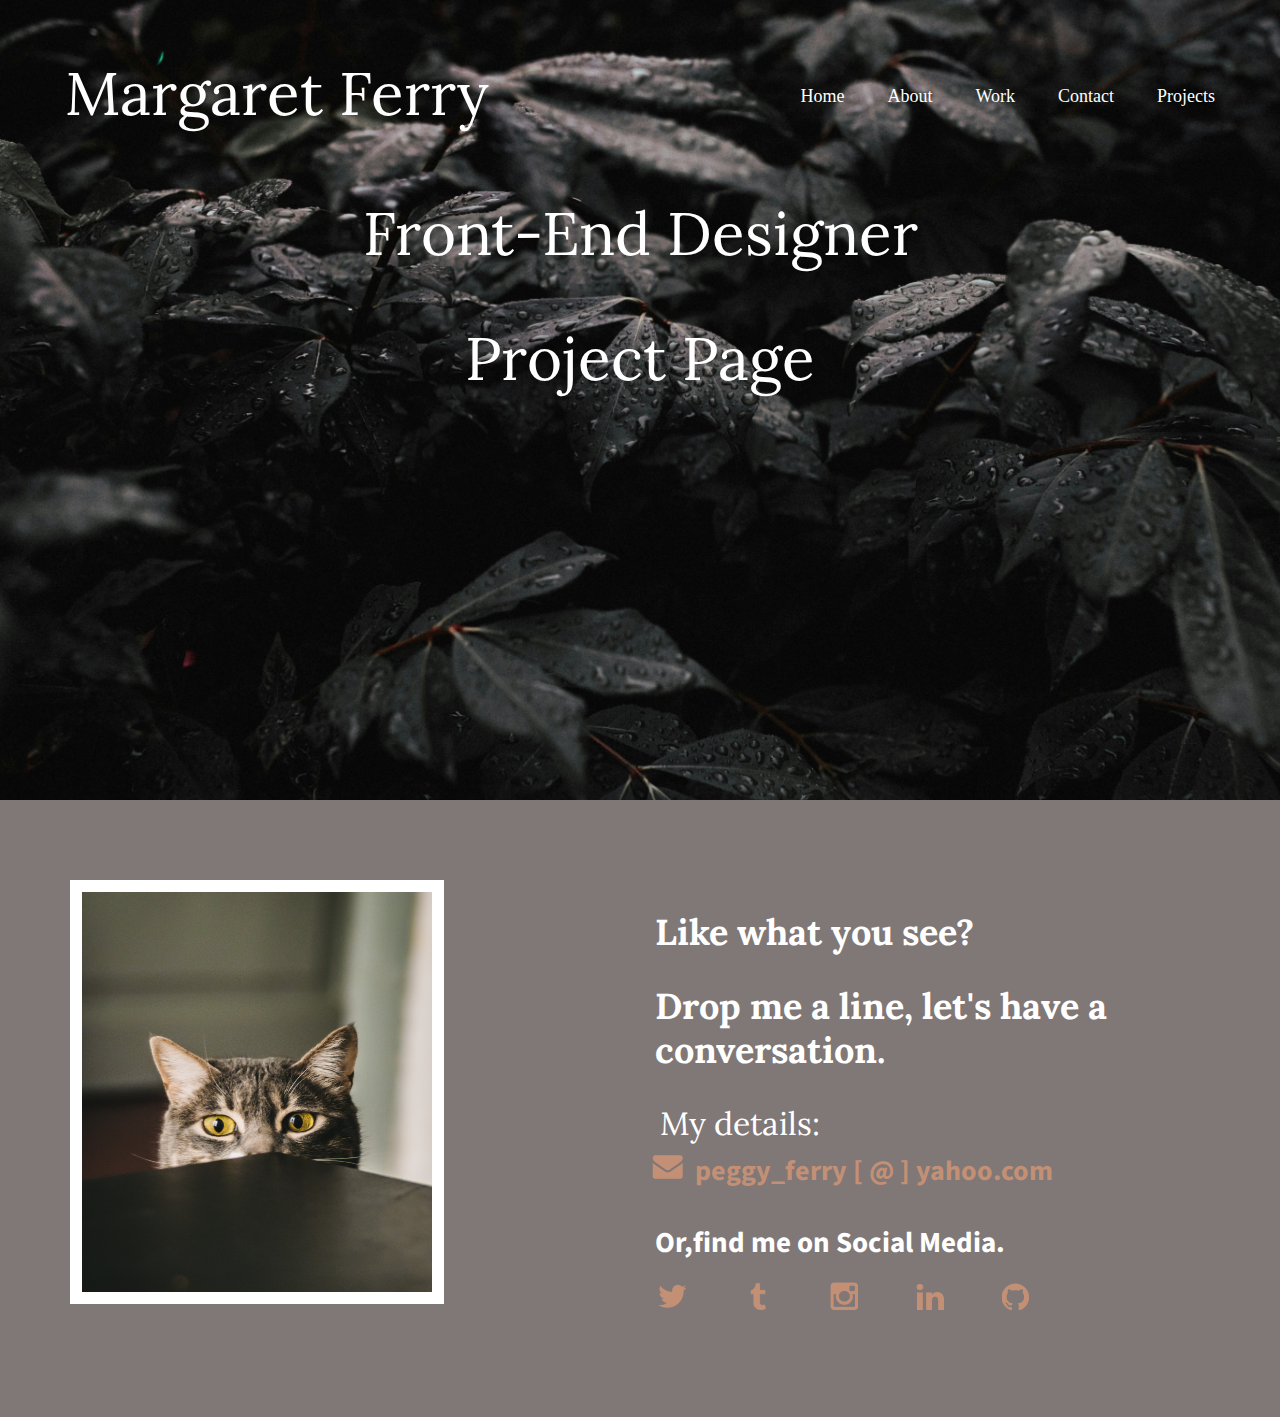
==== projects/index.html @ 0f76e9bb "added second projects page" ====
<!DOCTYPE html>
<html lang="en">
 
<head>
          <meta charset="UTF-8">
        <title>M.Ferry | Portfolio</title>
        <link rel="stylesheet" href="../css/normalize.css">
        <link rel="stylesheet" href="../css/main.css">
        <link rel="preconnect" href="https://fonts.googleapis.com">
             <link rel="preconnect" href="https://fonts.gstatic.com" crossorigin>
             <link rel="preconnect" href="https://fonts.googleapis.com">
             <link rel="preconnect" href="https://fonts.gstatic.com" crossorigin>
             <link href="https://fonts.googleapis.com/css2?family=Lora:ital@1&display=swap" rel="stylesheet">
             <link href="https://fonts.googleapis.com/css2?family=Edu+QLD+Beginner:wght@463;500&display=swap" rel="stylesheet">
        <link href='https://fonts.googleapis.com/css?family=Source+Sans+Pro:400,700' rel='stylesheet' type='text/css'>
        <link href="https://fonts.googleapis.com/css?family=Lora:400,700" rel="stylesheet" type="text/css">
</head>       <!---ditto instructor advise below-->
  
<body>

    <main>  <!-----main can only be nested inside of body---->
      <header>   
        <section id="header">
        <div class="full-width"> <!---begin Margaret Website full-width div--->
          <div class="half-width">  <!--begin 1st  half width div--->
            <h1>Margaret Ferry</h1>
                  </div>             <!---end of 1st  half width div--->
                    <div class="half-width"> <!--start of 2nd part  half width-->
                <nav>   <!---begin nav-->
                  <ul>
                    <li><a href="../index.html">home</a></li>
                    <li><a href="../index.html#about">about</a></li>
                     <li><a href="../index.html#work">work</a></li>
                    <li><a href="../index.html#contact">contact</a></li>
                    <li><a href="#">projects</a></li>
                 </ul>
               </nav>   <!---end of nav-->
             </div> <!---end of 2nd part of 1/2 width and continuation of full-width--->
          <h2>Front-End Designer</h2>
          <h2>Project Page</h2>
                                <!----introduction----->
        </div>                  <!---end of full width page --->
      </section>                <!-----end of intro section---->
    </header>                   <!---end of header begin About/Work/cotact---->
<main>
 

</main>
  <footer id="contact">
    <div class="full-width">   <!---start of full width of contact-->
       <div class="half-width"> <!--begin half width-->
            <img src="../img/curious-cat.jpg" id="contact-img" alt="my contact image" />
              </div>            <!---end of half width-->  
      <div class="half-width"> <!---begin of contact 2nd half width-->
          <h2>Like what you see?</h2>
           <h2>Drop me a line, let's have a conversation.</h2>
                  <h2 id="email-header">My details:</h2>
                   <!------begin nav---->
<a href="mailto:peggy_ferry@yahoo.com"><img src="../img/envelope.png" id="envelope" alt="envelope" />peggy_ferry [ @ ] yahoo.com</a>
            <!---envelope link-->
                   
                     <h3 id="socialmedia-header">Or,find me on Social Media.</h3>
                      <ul>
                        <li><a href="https://twitter.com/peggyferry"><img src="../img/twitter.png" alt="twitter icon"/></a></li>
                        <!-----twitter icon------>
                        <li><a href="https://www.tumblr.com/blog/plumpirishchick"><img src="../img/tumblr.png" alt="tumblr icon"/></a></li>
                         <!-------tumblr icon----->
                        <li><a href="https://www.instagram.com/peggy_ferry1702/"><img src="../img/instagram.png" alt="instagram icon"/></a></li>
                        <!------instagram------>
                        <li><a href="https://www.linkedin.com/in/peg-ferry-aa110312"><img src="../img/linkedin.png" alt="linkedin icon"/></a></li>
                        <!-----linkedin icon---->
                        <li><a href="https://github.com/ChubbyIrishChick"><img src="../img/github.png" alt="github icon"/></a></li>
                         <!-----github icon------>
                     </ul>
            </div>      <!---end of contact 2nd half width----->

          </div> <!---end of contact full-width div----->
        </footer>  <!--end of footer-->
      </main>   <!---end of main note : the main tag can only be nested inside the body-->
    </body>
</html>
---- css/main.css ----
/*****BASE STYLES*****/

body {
  font-family: 'Source Sans Pro', sans-serif;  /*****Type of font for entire site****/
  color: #ffffff;                       /*******font color for entire site***/
  background-color: #5F5B5A;       /*****background color****/
}


/******GRID*****/

.full-width {
    width: 1200px;
    margin: 0 auto;
    overflow: auto;
}

.half-width {
    width: 600px;
    float: left;

}

.third-width {
    width: 400px;
    float: left;

}

/******HEADER*****/

#header  {                                /*******background image****/
  height: 800px;                          /*****instructions*****/
  background: url("../img/black-leaves.jpg") no-repeat 0px 0px white;
  background-size: cover;        /*******instrudor******/
  background-position: center;   /******instructor*****/
  }

#header h1 {                       /******M. Ferry******/
  font-family: 'Lora', serif; /****form***/
  padding: 15px 0 25px 25px;    /****instructions****/
  font-weight: normal;        /*****instructions****/
  color: #ffffff;           /*****form*****/
  font-size: 60px;
}

nav {                 /********nav is instructed***/
  float: right;
  padding: 70px 25px;
}

nav ul li {          /*******instructed******/
  display: inline-block;
}

nav ul li a {
  text-transform: capitalize;
  text-decoration: none;
  font-size: 18px;           /****from form****/
  color: #ffffff;             /******from form*****/
  padding-left: 40px;          /******from form*****/
}

#header h2 {
  width:inherit;
  clear: both;                 /****correct****/
  font-family: 'Lora', serif;
  font-size: 60px;                /****from form*****/
  font-weight: 400;
  line-height: 75px;           /*****from form*****/
  color: #ffffff;     
  text-align: center;     
}

#header span {               /*********Hi!******/
      font-family: 'Lora', serif;  
      font-size: 72px;
      color: #2b2b2b;

}

#header li {
  font-family: 'Soure Sans Pro', serif;
  color: #828282;
  font-size: 18px;
  word-spacing: 80px;
}

/*******ABOUT********/


#about .full-width {
    padding: 20px 0;
}

#about h2 {                  /*******Jubilee Austen****/
  font-family: 'Lora', serif;
  font-size: 36px;
  padding-left: 50px;
  color: #ffffff;
}


#about p {                  /********article*********/
    font-size: 21px;
    color: #ffffff;
    line-height: 40px;
    padding-left: 50px;
    padding-right: 50px;
}

/******WORK******/

#work {
    background-color: #4A4948;
    text-align: center;
}

#work .full-width {
  padding: 115px 0;
}

#work img {
  padding-bottom: 30px
}

#work h3 {
    font-size: 24px;
    line-height: 32px;
    width: 190px;
    margin: 0 auto;
}

#work p {
  font-family: 'Lora', serif;
  font-size: 18px;
  line-height: 30px;
  padding: 0 50px;
}

/*******CONTACT*****/

#contact {                      /****background color for contact****/
  background-color: #7F7877;
}

#contact .full-width {       /****full-width page*instructions***website instructions***/
      padding: 80px 0;
}


/* closed up the space between img and #contact-img */
#contact img#contact-img {     /***image of woman at desk, instructions****/
      margin-left: 25px;
      border: 12px solid #ffffff;
      height: 400px;
      width: 350px;     
}

#contact h2, #contact, #email-header, #contact, #socialmedia-header, #contact ul
{
      padding-left: 10px;

}

#contact #envelope {
      padding: 0 10px 0 5px;
}

#contact h2 {              /******Like What You See?****/
    font-family: 'Lora', serif;
    font-size: 36px;
    line-height: 44px;
}

#contact #email-header {           /********Let's meet for coffee*****/
    font-size:  32px;
    font-weight: 400;
    line-height: 44px;
    margin: 10px 0 5px 5px;
}

#contact #socialmedia-header {        /*******find me on the interwebs*****/
    font-weight: bold;
    font-size: 29px;
    line-height: 44px;
    margin: 30px 0 0 0;
}
#contact a {
    text-decoration: none;
    color: #c49075;
    font-weight: bold;
    font-size: 28px;
}

#contact ul {
    list-style: none;
}

#contact ul li {
     display: inline-block;
}

#contact ul img {
    padding-right: 48px;
}
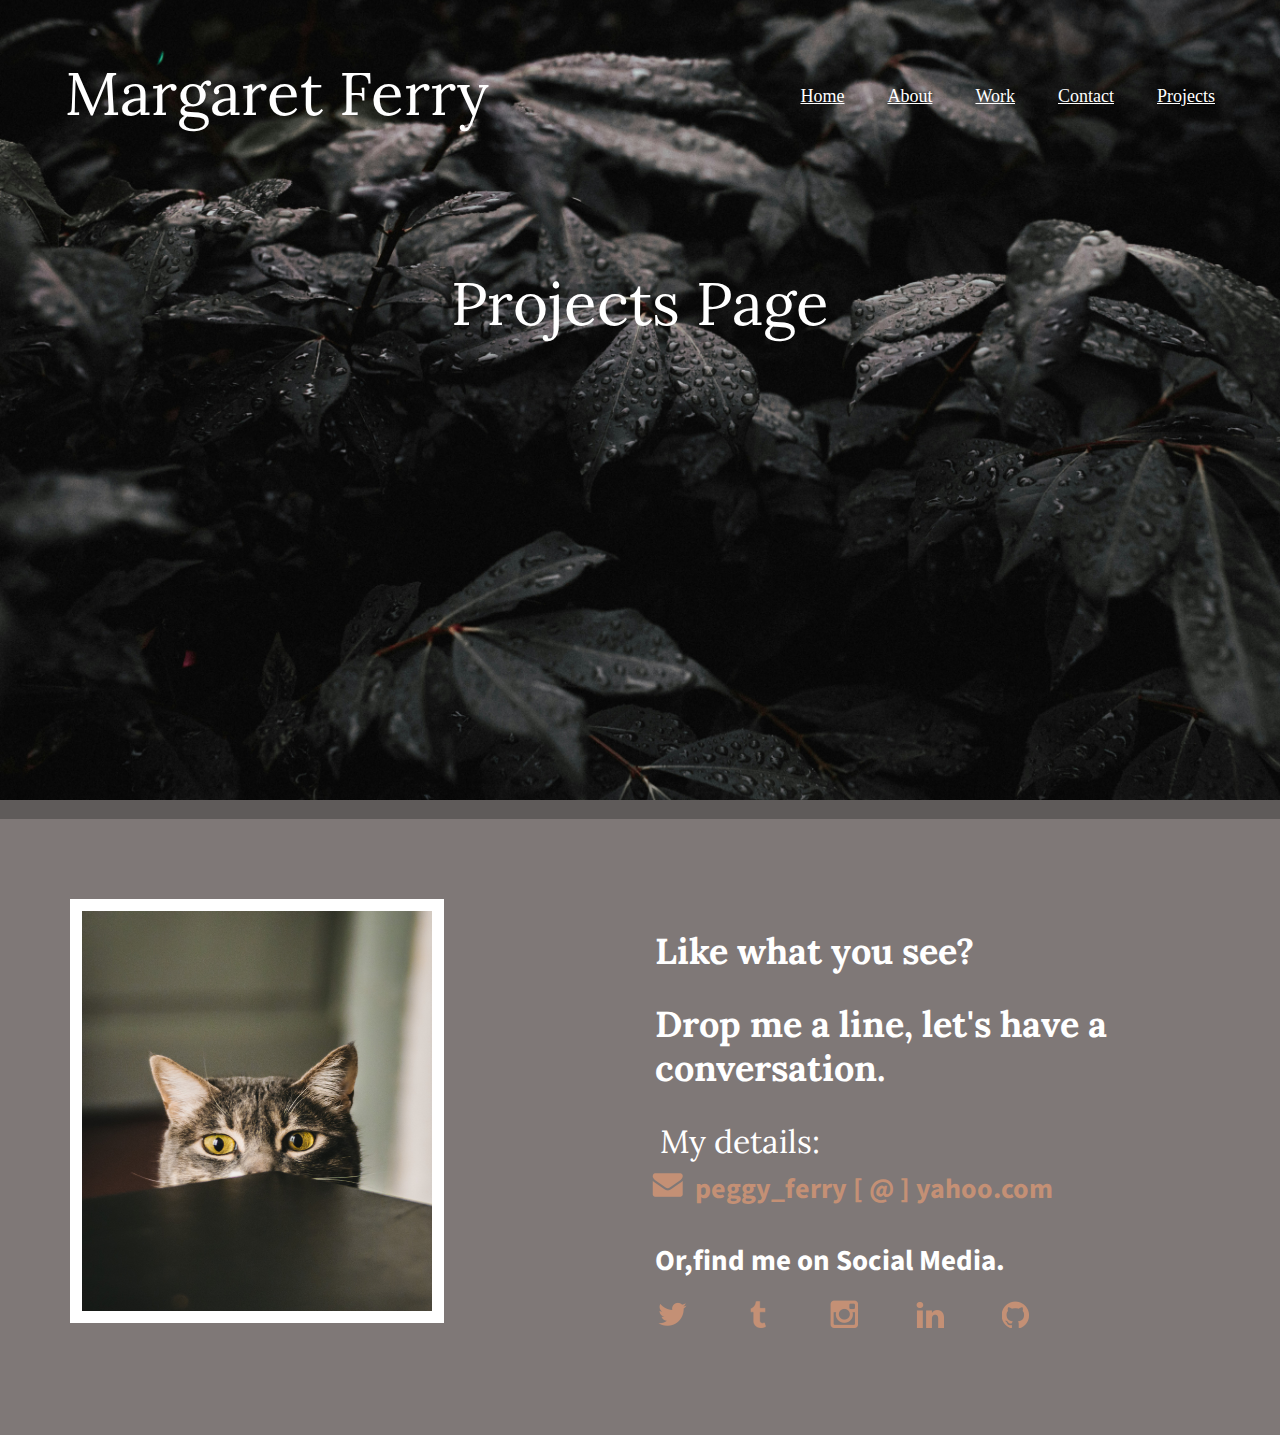
==== commit 2034514d: "refining second page" ====
--- a/projects/index.html
+++ b/projects/index.html
@@ -3,7 +3,7 @@
  
 <head>
           <meta charset="UTF-8">
-        <title>M.Ferry | Portfolio</title>
+        <title>Projects | M. Ferry</title>
         <link rel="stylesheet" href="../css/normalize.css">
         <link rel="stylesheet" href="../css/main.css">
         <link rel="preconnect" href="https://fonts.googleapis.com">
@@ -36,14 +36,37 @@
                  </ul>
                </nav>   <!---end of nav-->
              </div> <!---end of 2nd part of 1/2 width and continuation of full-width--->
-          <h2>Front-End Designer</h2>
-          <h2>Project Page</h2>
+          <h2>Projects Page</h2>
+          <h2></h2>
                                 <!----introduction----->
         </div>                  <!---end of full width page --->
       </section>                <!-----end of intro section---->
     </header>                   <!---end of header begin About/Work/cotact---->
 <main>
- 
+ <section id="projects-full-width">    <!---BEGINNING OF PROJECTS ID-->
+  <div class="full-width">      <!----start of full width of work section-->
+      <div class="third-width">  <!---1st div---->
+      
+         <h3></h3>                           <!----------FIRST THIRD-->
+            <p></p>
+      </div>                   <!---end of 1st div ----->
+
+      <div class="third-width">   <!---begin of 2nd div---->
+        
+          <h3></h3>                              <!--------2ND THIRD-->
+            <p></p>
+      </div>                     <!---end of 2nd div---->
+
+
+      <div class="third-width">     <!---BEGIN OF 3rd Div-->
+
+          <h3></h3>                                        <!-------3RD THIRD--->
+              <p></p>
+        </div>                      <!---END OF 3RD div----->
+
+</div>                    <!-----end of full-width of work class--->
+
+ </section>              <!---END OF PROJECTS ID-->
 
 </main>
   <footer id="contact">
--- a/css/main.css
+++ b/css/main.css
@@ -55,7 +55,7 @@
 
 nav ul li a {
   text-transform: capitalize;
-  text-decoration: none;
+  text-decoration: underline;
   font-size: 18px;           /****from form****/
   color: #ffffff;             /******from form*****/
   padding-left: 40px;          /******from form*****/
@@ -69,14 +69,8 @@
   font-weight: 400;
   line-height: 75px;           /*****from form*****/
   color: #ffffff;     
-  text-align: center;     
-}
-
-#header span {               /*********Hi!******/
-      font-family: 'Lora', serif;  
-      font-size: 72px;
-      color: #2b2b2b;
-
+  text-align: center;   
+  padding: 70px 0 0 0;  
 }
 
 #header li {
@@ -88,12 +82,11 @@
 
 /*******ABOUT********/
 
-
 #about .full-width {
     padding: 20px 0;
 }
 
-#about h2 {                  /*******Jubilee Austen****/
+#about h2 {                  /*******Margaret Ferry****/
   font-family: 'Lora', serif;
   font-size: 36px;
   padding-left: 50px;
@@ -147,7 +140,6 @@
 #contact .full-width {       /****full-width page*instructions***website instructions***/
       padding: 80px 0;
 }
-
 
 /* closed up the space between img and #contact-img */
 #contact img#contact-img {     /***image of woman at desk, instructions****/
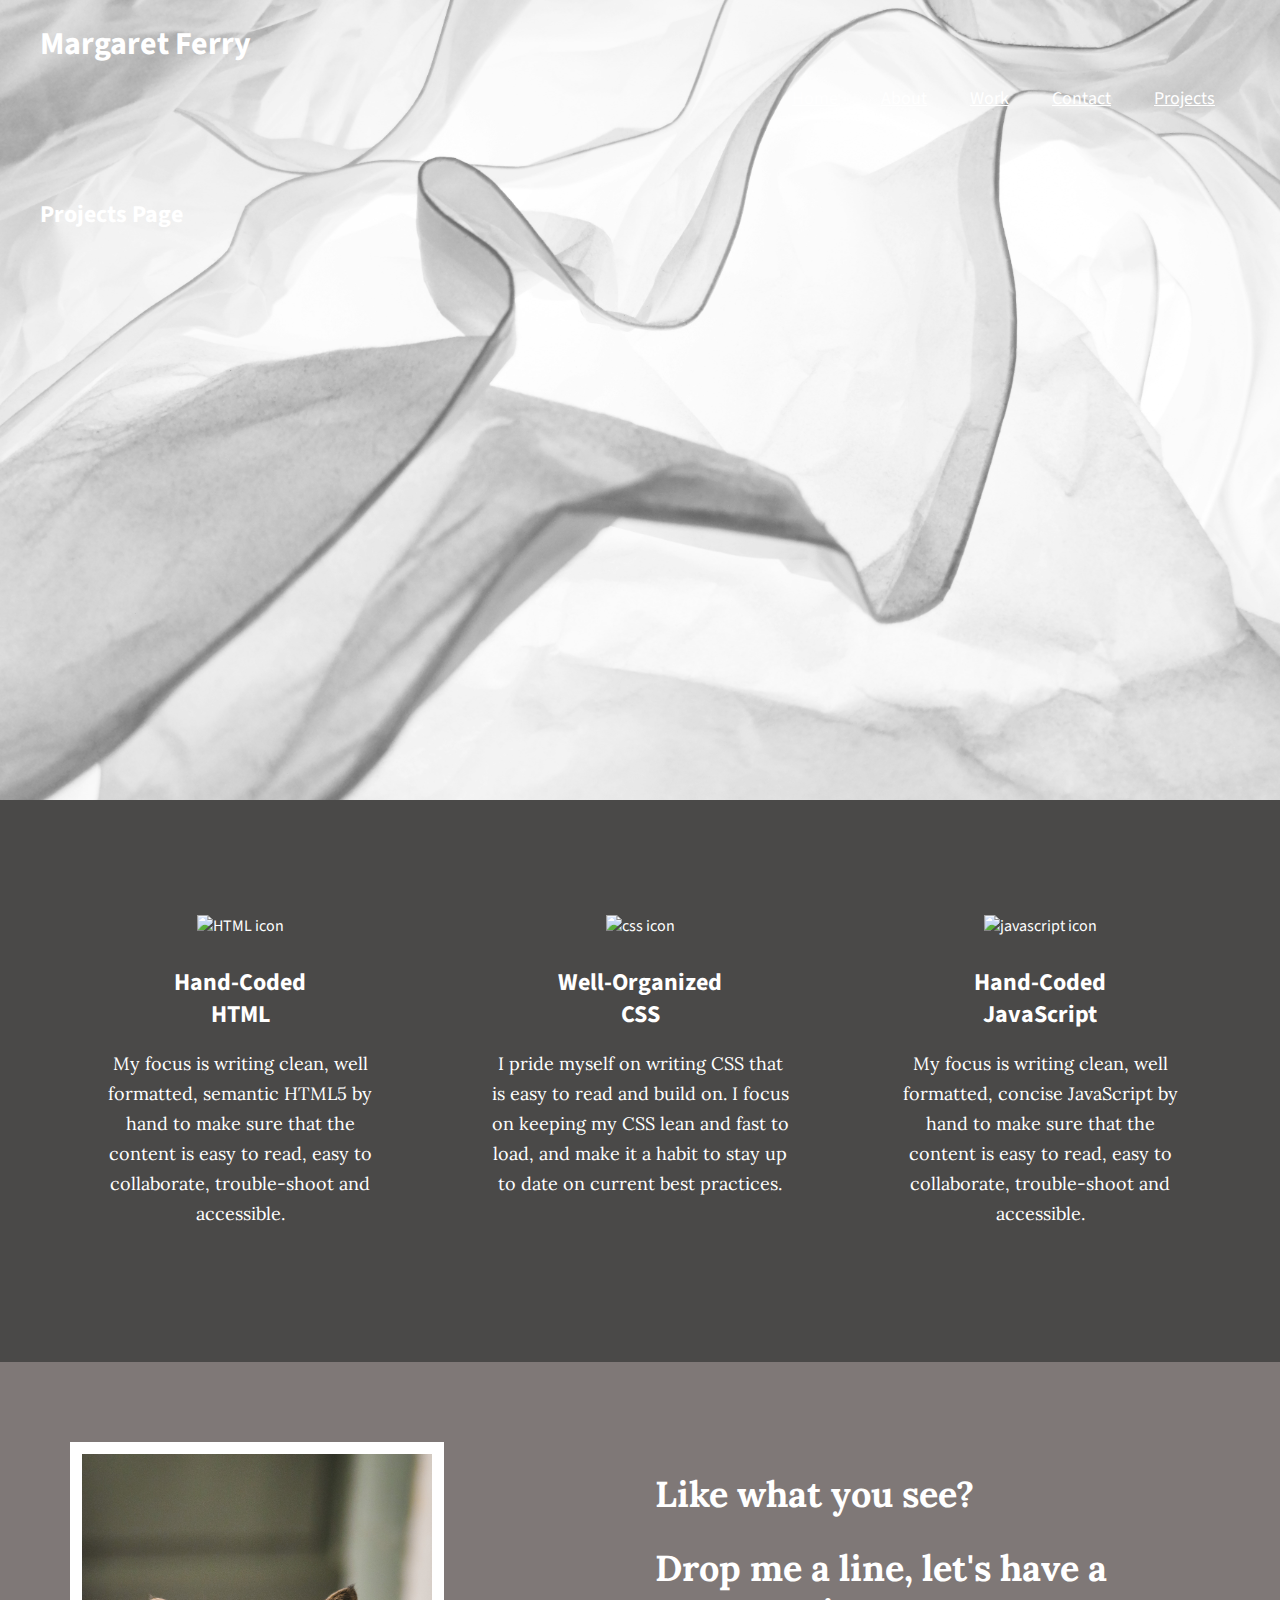
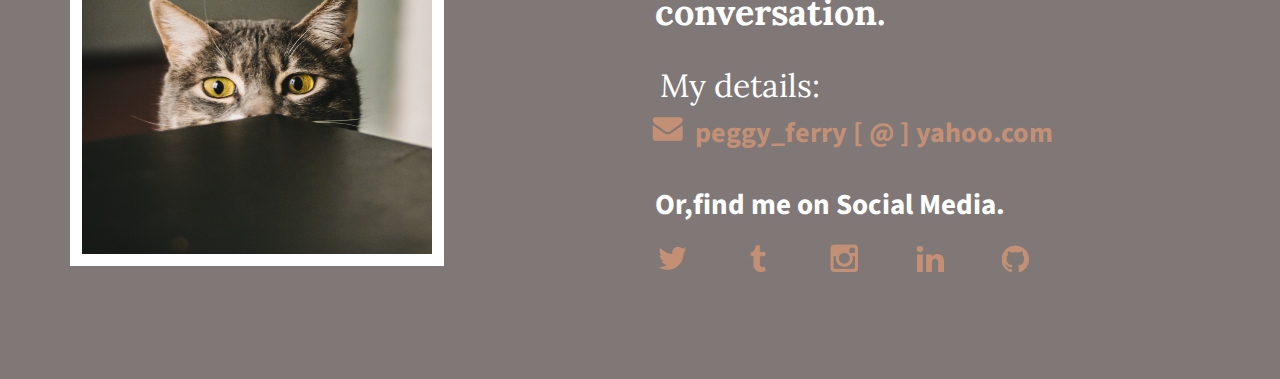
==== commit acd6d23b: "first commit" ====
--- a/projects/index.html
+++ b/projects/index.html
@@ -6,21 +6,26 @@
         <title>Projects | M. Ferry</title>
         <link rel="stylesheet" href="../css/normalize.css">
         <link rel="stylesheet" href="../css/main.css">
+   
+        <!---Google Fonts-->
         <link rel="preconnect" href="https://fonts.googleapis.com">
-             <link rel="preconnect" href="https://fonts.gstatic.com" crossorigin>
-             <link rel="preconnect" href="https://fonts.googleapis.com">
-             <link rel="preconnect" href="https://fonts.gstatic.com" crossorigin>
-             <link href="https://fonts.googleapis.com/css2?family=Lora:ital@1&display=swap" rel="stylesheet">
-             <link href="https://fonts.googleapis.com/css2?family=Edu+QLD+Beginner:wght@463;500&display=swap" rel="stylesheet">
-        <link href='https://fonts.googleapis.com/css?family=Source+Sans+Pro:400,700' rel='stylesheet' type='text/css'>
-        <link href="https://fonts.googleapis.com/css?family=Lora:400,700" rel="stylesheet" type="text/css">
+        <link rel="preconnect" href="https://fonts.gstatic.com" crossorigin>
+        <link rel="preconnect" href="https://fonts.googleapis.com">
+        <link rel="preconnect" href="https://fonts.gstatic.com" crossorigin>
+        <link href="https://fonts.googleapis.com/css2?family=Lora:ital@1&display=swap" rel="stylesheet">
+        <link href="https://fonts.googleapis.com/css2?family=Edu+QLD+Beginner:wght@463;500&display=swap" rel="stylesheet">
+   <link href='https://fonts.googleapis.com/css?family=Source+Sans+Pro:400,700' rel='stylesheet' type='text/css'>
+   <link href="https://fonts.googleapis.com/css?family=Lora:400,700" rel="stylesheet" type="text/css">
+       
+   
+       
 </head>       <!---ditto instructor advise below-->
   
 <body>
 
     <main>  <!-----main can only be nested inside of body---->
       <header>   
-        <section id="header">
+        <section id="header-projects">
         <div class="full-width"> <!---begin Margaret Website full-width div--->
           <div class="half-width">  <!--begin 1st  half width div--->
             <h1>Margaret Ferry</h1>
@@ -44,30 +49,34 @@
     </header>                   <!---end of header begin About/Work/cotact---->
 <main>
  <section id="projects-full-width">    <!---BEGINNING OF PROJECTS ID-->
-  <div class="full-width">      <!----start of full width of work section-->
-      <div class="third-width">  <!---1st div---->
-      
-         <h3></h3>                           <!----------FIRST THIRD-->
-            <p></p>
-      </div>                   <!---end of 1st div ----->
+  <section id="work">       <!------Start of WORK section--->
+    <div class="full-width">      <!----start of full width of work section-->
+      <div class="third-width">  <!---beginning of HTML page and 1st div---->
+        <img src="img/html-icon.png" alt="HTML icon"/>  <!--HTML icon-->
+           <h3>Hand-Coded HTML</h3>
+              <p>My focus is writing clean, well formatted, semantic HTML5 by hand to
+                make sure that the content is easy to read, easy to collaborate,
+                trouble-shoot and accessible.</p>
+        </div> <!---end of html page and 1st of 3 divs----->
+    <div class="third-width"> <!---begin of 2nd of 3rd div---->
+          <img src="img/css-icon.png" alt="css icon"/>  <!---icon of CSS-->
+            <h3>Well-Organized CSS</h3>
+                  <p>I pride myself on writing CSS that is easy to read and build on.
+                     I focus on keeping my CSS lean and fast to load, and make it a habit
+                     to stay up to date on current best practices.</p>
+    </div>  <!---end of 2nd to 3rd div---->
+  <div class="third-width"> <!--begin of 3 of 3 of third width-->
+   <img src="img/java-icon.png" alt="javascript icon"/>  <!--Javascript icon-->
+   <h3>Hand-Coded JavaScript</h3>
+      <p>My focus is writing clean, well formatted, concise JavaScript by hand to
+        make sure that the content is easy to read, easy to collaborate,
+        trouble-shoot and accessible.</p>
+    </div> <!---end of 3 of 3 of third width div----->
 
-      <div class="third-width">   <!---begin of 2nd div---->
-        
-          <h3></h3>                              <!--------2ND THIRD-->
-            <p></p>
-      </div>                     <!---end of 2nd div---->
+</div>     <!-----end of full-width of work class--->
+</section>  <!---end of work section--->
 
-
-      <div class="third-width">     <!---BEGIN OF 3rd Div-->
-
-          <h3></h3>                                        <!-------3RD THIRD--->
-              <p></p>
-        </div>                      <!---END OF 3RD div----->
-
-</div>                    <!-----end of full-width of work class--->
-
- </section>              <!---END OF PROJECTS ID-->
-
+  
 </main>
   <footer id="contact">
     <div class="full-width">   <!---start of full width of contact-->
--- a/css/main.css
+++ b/css/main.css
@@ -58,6 +58,177 @@
   text-decoration: underline;
   font-size: 18px;           /****from form****/
   color: #ffffff;             /******from form*****/
+  padding-left: 40px;          /******from form*****/
+}
+
+#header h2 {
+  width:inherit;
+  clear: both;   
+  font-family: "Edu QLD Beginner", cursive;
+  font-optical-sizing: auto;
+  font-weight: 400;
+  font-size: 60px;                /****from form*****/
+  color: #ffffff;     
+  text-align: center;   
+  padding: 70px 0 0 0;  
+}
+
+#header li {
+  font-family: 'Soure Sans Pro', serif;
+  color: #828282;
+  font-size: 18px;
+  word-spacing: 80px;
+}
+
+/*******ABOUT********/
+
+#about .full-width {
+    padding: 20px 0;
+}
+
+#about h2 {                  /*******Margaret Ferry****/
+  font-family: 'Lora', serif;
+  font-size: 36px;
+  padding-left: 50px;
+  color: #ffffff;
+}
+
+
+#about p {                  /********article*********/
+    font-size: 21px;
+    color: #ffffff;
+    line-height: 40px;
+    padding-left: 50px;
+    padding-right: 50px;
+}
+
+/******WORK******/
+
+#work {
+    background-color: #4A4948;
+    text-align: center;
+}
+
+#work .full-width {
+  padding: 115px 0;
+}
+
+#work img {
+  padding-bottom: 30px
+}
+
+#work h3 {
+    font-size: 24px;
+    line-height: 32px;
+    width: 190px;
+    margin: 0 auto;
+}
+
+#work p {
+  font-family: 'Lora', serif;
+  font-size: 18px;
+  line-height: 30px;
+  padding: 0 50px;
+}
+
+/*******CONTACT*****/
+
+#contact {                      /****background color for contact****/
+  background-color: #7F7877;
+}
+
+#contact .full-width {       /****full-width page*instructions***website instructions***/
+      padding: 80px 0;
+}
+
+/* closed up the space between img and #contact-img */
+#contact img#contact-img {     /***image of woman at desk, instructions****/
+      margin-left: 25px;
+      border: 12px solid #ffffff;
+      height: 400px;
+      width: 350px;     
+}
+
+#contact h2, #contact, #email-header, #contact, #socialmedia-header, #contact ul
+{
+      padding-left: 10px;
+
+}
+
+#contact #envelope {
+      padding: 0 10px 0 5px;
+}
+
+#contact h2 {              /******Like What You See?****/
+    font-family: 'Lora', serif;
+    font-size: 36px;
+    line-height: 44px;
+}
+
+#contact #email-header {           /********Let's meet for coffee*****/
+    font-size:  32px;
+    font-weight: 400;
+    line-height: 44px;
+    margin: 10px 0 5px 5px;
+}
+
+#contact #socialmedia-header {        /*******find me on the interwebs*****/
+    font-weight: bold;
+    font-size: 29px;
+    line-height: 44px;
+    margin: 30px 0 0 0;
+}
+#contact a {
+    text-decoration: none;
+    color: #c49075;
+    font-weight: bold;
+    font-size: 28px;
+}
+
+#contact ul {
+    list-style: none;
+}
+
+#contact ul li {
+     display: inline-block;
+}
+
+#contact ul img {
+    padding-right: 48px;
+}
+
+/*=============PROJECT PAGE==============*/
+
+
+#header-projects  {                                /*******background image****/
+  height: 800px;                          /*****instructions*****/
+  background: url("../img/white-flowing.jpg") no-repeat 0px 0px white;
+  background-size: cover;        /*******instrudor******/
+  background-position: center;   /******instructor*****/
+  }
+
+#header h1 {                       /******M. Ferry******/
+  font-family: 'Lora', serif; /****form***/
+  padding: 15px 0 25px 25px;    /****instructions****/
+  font-weight: normal;        /*****instructions****/
+  /*color: #0f0101;*/           /*****form*****/
+  font-size: 60px;
+}
+
+nav {                 /********nav is instructed***/
+  float: right;
+  padding: 70px 25px;
+}
+
+nav ul li {          /*******instructed******/
+  display: inline-block;
+}
+
+nav ul li a {
+  text-transform: capitalize;
+  text-decoration: underline;
+  font-size: 18px;           /****from form****/
+  /*color: #0f0101;*/             /******from form*****/
   padding-left: 40px;          /******from form*****/
 }
 
@@ -68,131 +239,20 @@
   font-size: 60px;                /****from form*****/
   font-weight: 400;
   line-height: 75px;           /*****from form*****/
-  color: #ffffff;     
+  /*color: #0f0101;*/     
   text-align: center;   
   padding: 70px 0 0 0;  
 }
 
 #header li {
   font-family: 'Soure Sans Pro', serif;
-  color: #828282;
+  /*color: #0f0101;*/
   font-size: 18px;
   word-spacing: 80px;
 }
 
-/*******ABOUT********/
-
-#about .full-width {
-    padding: 20px 0;
-}
-
-#about h2 {                  /*******Margaret Ferry****/
-  font-family: 'Lora', serif;
-  font-size: 36px;
-  padding-left: 50px;
-  color: #ffffff;
-}
-
-
-#about p {                  /********article*********/
-    font-size: 21px;
-    color: #ffffff;
-    line-height: 40px;
-    padding-left: 50px;
-    padding-right: 50px;
-}
-
-/******WORK******/
-
-#work {
-    background-color: #4A4948;
-    text-align: center;
-}
-
-#work .full-width {
-  padding: 115px 0;
-}
-
-#work img {
-  padding-bottom: 30px
-}
-
-#work h3 {
-    font-size: 24px;
-    line-height: 32px;
-    width: 190px;
-    margin: 0 auto;
-}
-
-#work p {
-  font-family: 'Lora', serif;
-  font-size: 18px;
-  line-height: 30px;
-  padding: 0 50px;
-}
-
-/*******CONTACT*****/
-
-#contact {                      /****background color for contact****/
-  background-color: #7F7877;
-}
-
-#contact .full-width {       /****full-width page*instructions***website instructions***/
-      padding: 80px 0;
-}
-
-/* closed up the space between img and #contact-img */
-#contact img#contact-img {     /***image of woman at desk, instructions****/
-      margin-left: 25px;
-      border: 12px solid #ffffff;
-      height: 400px;
-      width: 350px;     
-}
-
-#contact h2, #contact, #email-header, #contact, #socialmedia-header, #contact ul
-{
-      padding-left: 10px;
-
-}
-
-#contact #envelope {
-      padding: 0 10px 0 5px;
-}
-
-#contact h2 {              /******Like What You See?****/
-    font-family: 'Lora', serif;
-    font-size: 36px;
-    line-height: 44px;
-}
-
-#contact #email-header {           /********Let's meet for coffee*****/
-    font-size:  32px;
-    font-weight: 400;
-    line-height: 44px;
-    margin: 10px 0 5px 5px;
-}
-
-#contact #socialmedia-header {        /*******find me on the interwebs*****/
-    font-weight: bold;
-    font-size: 29px;
-    line-height: 44px;
-    margin: 30px 0 0 0;
-}
-#contact a {
-    text-decoration: none;
-    color: #c49075;
-    font-weight: bold;
-    font-size: 28px;
-}
-
-#contact ul {
-    list-style: none;
-}
-
-#contact ul li {
-     display: inline-block;
-}
-
-#contact ul img {
-    padding-right: 48px;
-}
+/*#projects-full-width {
+
+
+}*/
+
